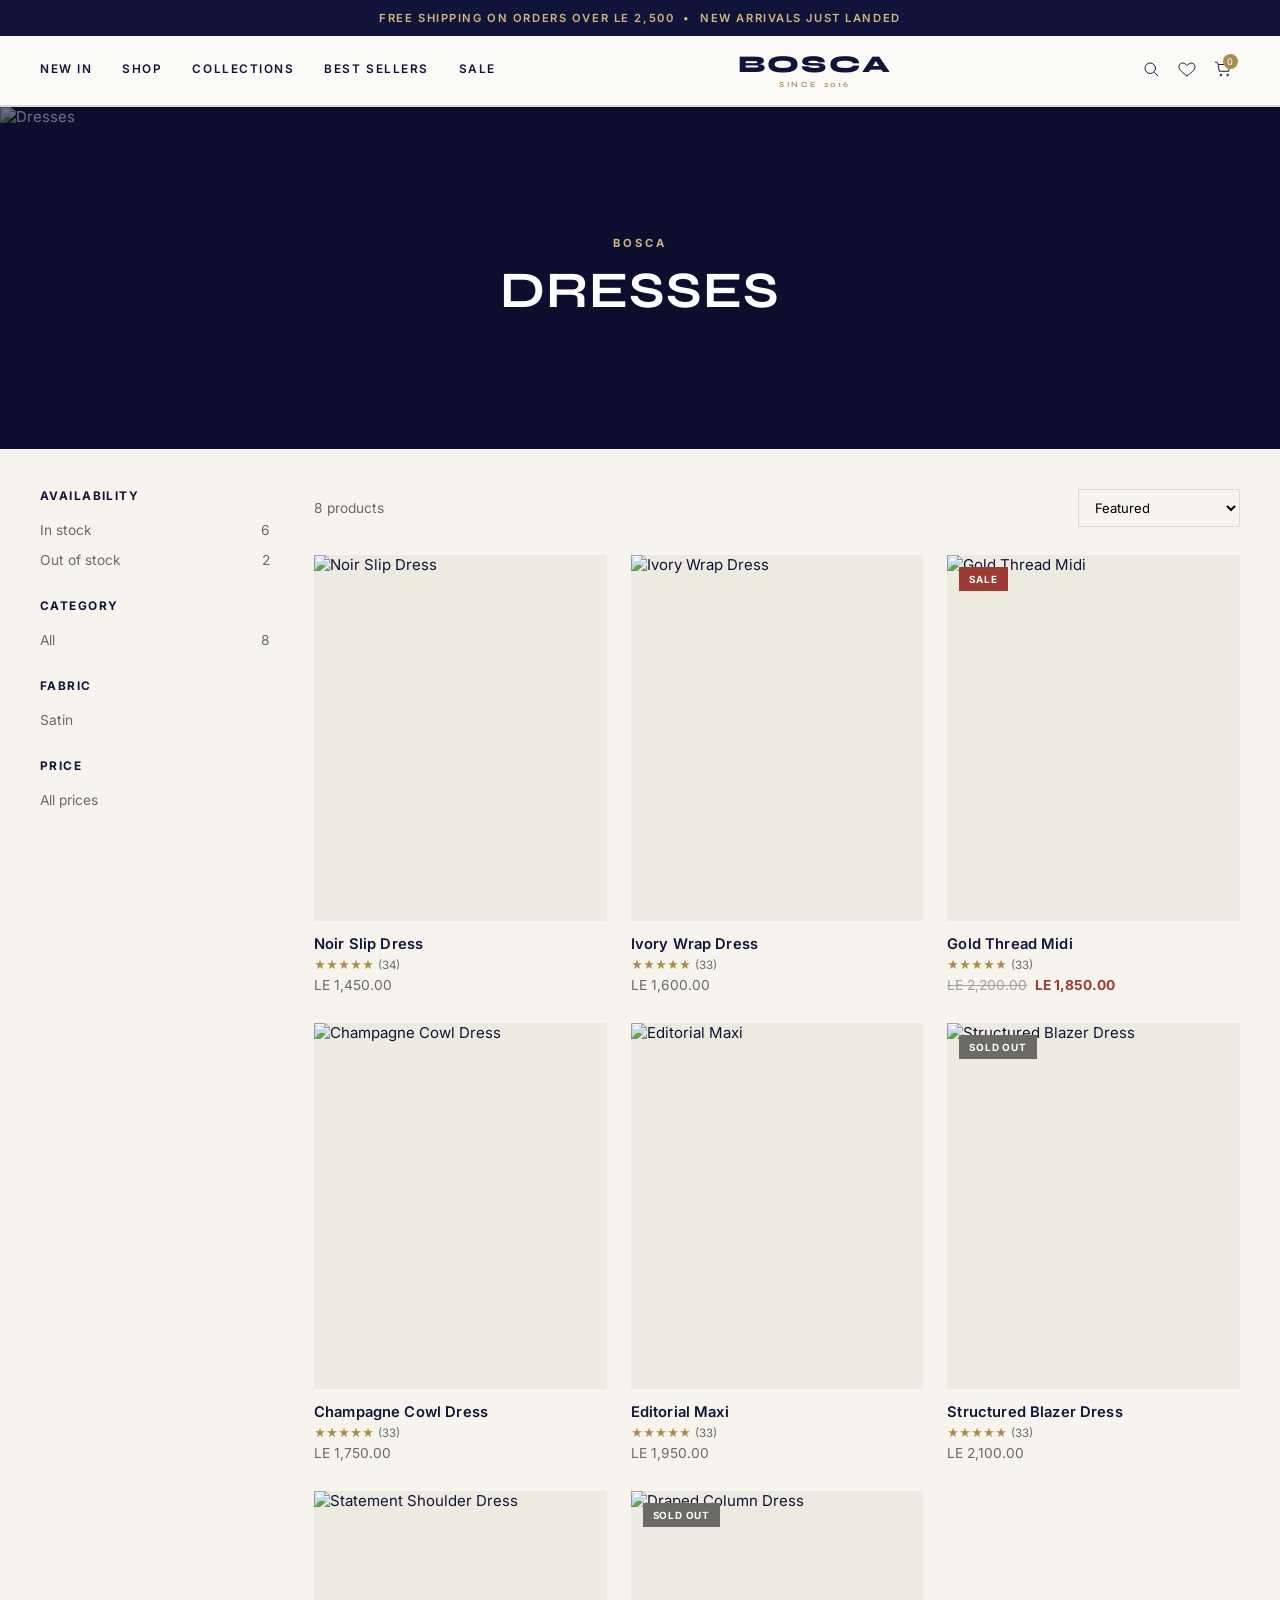
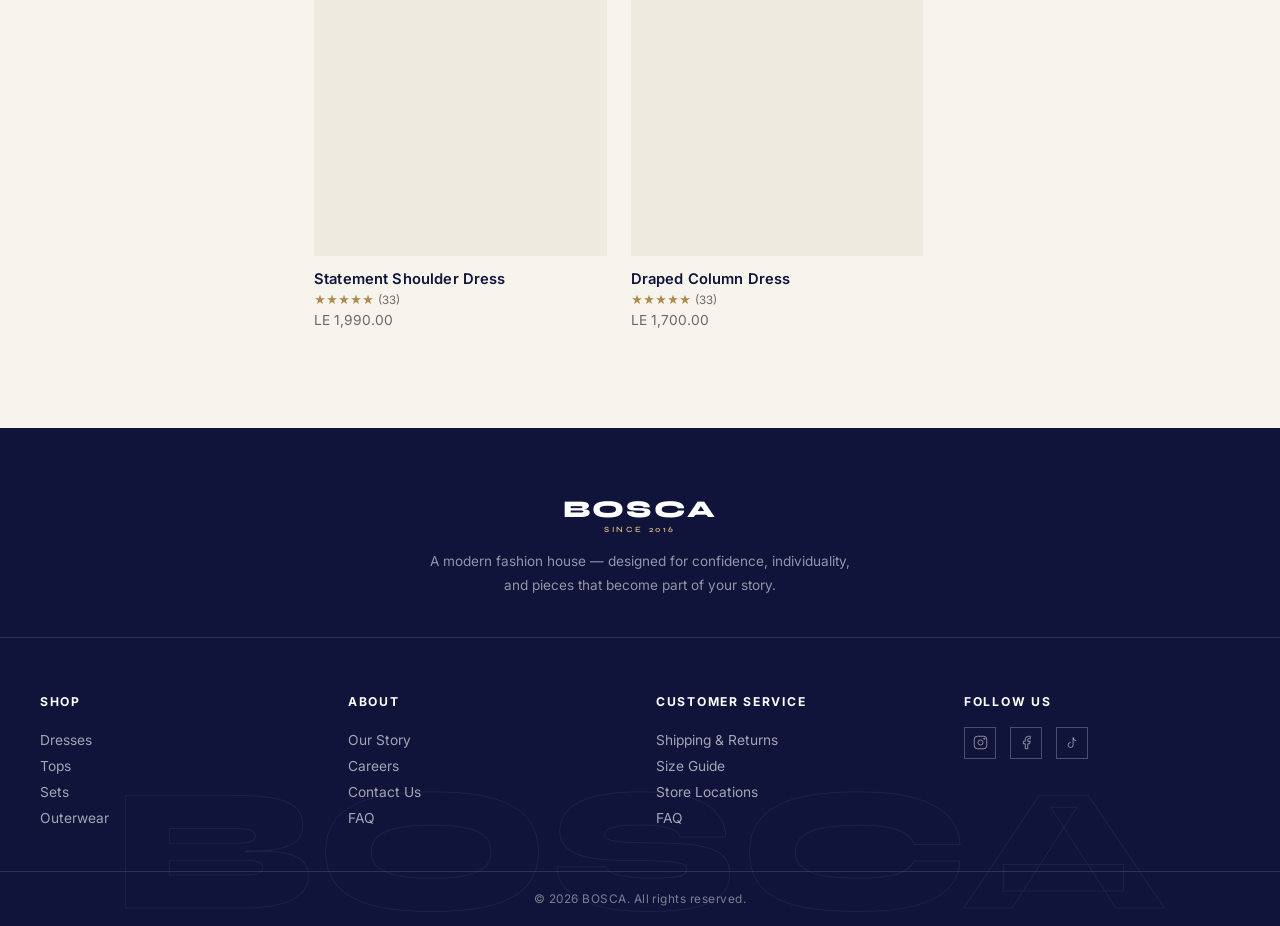
==== collection.html @ f69d0869 "first commit" ====
<!DOCTYPE html>
<html lang="en">
<head>
<meta charset="UTF-8">
<meta name="viewport" content="width=device-width, initial-scale=1.0">
<title id="pageTitle">BOSCA — Collection</title>
<link rel="preconnect" href="https://fonts.googleapis.com">
<link rel="preconnect" href="https://fonts.gstatic.com" crossorigin>
<link href="https://fonts.googleapis.com/css2?family=Syne:wght@600;700;800&family=Inter:wght@300;400;500;600;700;800&display=swap" rel="stylesheet">
<link rel="stylesheet" href="css/style.css">
</head>
<body>

<div class="announce-bar"><p>Free shipping on orders over LE 2,500 &nbsp;•&nbsp; New Arrivals just landed</p></div>

<header class="site-header" id="siteHeader">
  <div class="header-inner">
    <button class="icon-btn nav-toggle" id="navToggle" aria-label="Open menu"><span></span><span></span><span></span></button>
    <nav class="main-nav" id="mainNav">
      <a href="collection.html?c=dresses">New In</a>
      <a href="collection.html?c=dresses">Shop</a>
      <a href="index.html#collections">Collections</a>
      <a href="index.html#best-sellers">Best Sellers</a>
      <a href="collection.html?c=accessories">Sale</a>
      <a href="#" class="nav-account">Account</a>
    </nav>
    <a href="index.html" class="logo"><span class="logo-mark">BOSCA</span><span class="logo-since">Since 2016</span></a>
    <div class="header-actions">
      <button class="icon-btn" id="searchToggle" aria-label="Search">
        <svg viewBox="0 0 24 24"><circle cx="11" cy="11" r="7"/><line x1="21" y1="21" x2="16.65" y2="16.65"/></svg>
      </button>
      <button class="icon-btn" aria-label="Wishlist">
        <svg viewBox="0 0 24 24"><path d="M12 21s-7.5-4.6-10-9.2C.4 8 2 4.5 5.6 4.1 8 3.8 10 5 12 7.5 14 5 16 3.8 18.4 4.1 22 4.5 23.6 8 22 11.8 19.5 16.4 12 21 12 21z"/></svg>
      </button>
      <button class="icon-btn" id="cartToggle" aria-label="Bag">
        <svg viewBox="0 0 24 24"><path d="M6 6h15l-1.5 9h-12z"/><circle cx="9" cy="20" r="1"/><circle cx="18" cy="20" r="1"/><path d="M6 6L4 3H2"/></svg>
        <span class="cart-count" id="cartCount">0</span>
      </button>
    </div>
  </div>
  <div class="search-panel" id="searchPanel">
    <div class="search-panel-inner">
      <input type="text" id="searchInput" placeholder="Search products…" autocomplete="off">
      <button class="icon-btn" id="searchClose" aria-label="Close search">✕</button>
    </div>
    <div class="search-results" id="searchResults"></div>
  </div>
</header>

<div class="cart-overlay" id="cartOverlay"></div>
<aside class="cart-drawer" id="cartDrawer">
  <div class="cart-drawer-head"><h3>Your Bag</h3><button class="icon-btn" id="cartClose" aria-label="Close cart">✕</button></div>
  <div class="cart-items" id="cartItems"><p class="cart-empty">Your bag is currently empty.</p></div>
  <div class="cart-footer">
    <div class="cart-total"><span>Subtotal</span><span id="cartSubtotal">LE 0.00</span></div>
    <p class="cart-shipping-note">Free shipping on orders over LE 2,500 EGP</p>
    <button class="btn btn-dark btn-block">Checkout</button>
  </div>
</aside>

<section class="collection-hero">
  <img id="collHeroImg" src="" alt="">
  <div class="collection-hero-overlay">
    <span class="eyebrow">BOSCA</span>
    <h1 id="collHeroTitle">Collection</h1>
  </div>
</section>

<section class="collection-body">
  <aside class="filter-sidebar">
    <h4>Availability</h4>
    <label class="filter-row"><span>In stock</span><span id="countInStock">0</span></label>
    <label class="filter-row"><span>Out of stock</span><span id="countOutStock">0</span></label>
    <h4>Category</h4>
    <div class="filter-row"><span>All</span><span id="countAll">0</span></div>
    <h4>Fabric</h4>
    <div class="filter-row"><span id="fabricLabel">—</span></div>
    <h4>Price</h4>
    <div class="filter-row"><span>All prices</span></div>
  </aside>

  <div>
    <div class="collection-toolbar">
      <span id="productCount">0 products</span>
      <select id="sortSelect">
        <option value="featured">Featured</option>
        <option value="price-asc">Price, low to high</option>
        <option value="price-desc">Price, high to low</option>
        <option value="az">Alphabetically, A–Z</option>
        <option value="za">Alphabetically, Z–A</option>
      </select>
    </div>
    <div class="collection-grid" id="collectionGrid"></div>
  </div>
</section>

<footer class="site-footer">
  <div class="footer-mark" aria-hidden="true">BOSCA</div>
  <div class="footer-top">
    <a href="index.html" class="logo"><span class="logo-mark">BOSCA</span><span class="logo-since">Since 2016</span></a>
    <p>A modern fashion house — designed for confidence, individuality, and pieces that become part of your story.</p>
  </div>
  <div class="footer-inner">
    <div class="footer-col">
      <h4>Shop</h4>
      <a href="collection.html?c=dresses">Dresses</a>
      <a href="collection.html?c=tops">Tops</a>
      <a href="collection.html?c=sets">Sets</a>
      <a href="collection.html?c=outerwear">Outerwear</a>
    </div>
    <div class="footer-col">
      <h4>About</h4>
      <a href="#">Our Story</a>
      <a href="#">Careers</a>
      <a href="index.html#contact">Contact Us</a>
      <a href="#">FAQ</a>
    </div>
    <div class="footer-col">
      <h4>Customer Service</h4>
      <a href="#">Shipping &amp; Returns</a>
      <a href="#">Size Guide</a>
      <a href="index.html#stores">Store Locations</a>
      <a href="#">FAQ</a>
    </div>
    <div class="footer-col">
      <h4>Follow Us</h4>
      <div class="footer-social">
        <a href="https://www.instagram.com/boscastore.eg" target="_blank" rel="noopener" aria-label="Instagram">
          <svg viewBox="0 0 24 24"><rect x="2" y="2" width="20" height="20" rx="5"/><circle cx="12" cy="12" r="4"/><circle cx="18" cy="6" r="1"/></svg>
        </a>
        <a href="https://web.facebook.com/bosca.fashion.wear1" target="_blank" rel="noopener" aria-label="Facebook">
          <svg viewBox="0 0 24 24"><path d="M18 2h-3a5 5 0 00-5 5v3H7v4h3v8h4v-8h3l1-4h-4V7a1 1 0 011-1h3z"/></svg>
        </a>
        <a href="https://www.tiktok.com/@boscastore" target="_blank" rel="noopener" aria-label="TikTok">
          <svg viewBox="0 0 24 24"><path d="M9 12a4 4 0 104 4V4a5 5 0 005 5"/></svg>
        </a>
      </div>
    </div>
  </div>
  <div class="footer-bottom"><p>© 2026 BOSCA. All rights reserved.</p></div>
</footer>

<div class="toast" id="toast"></div>

<script src="js/products.js"></script>
<script src="js/script.js"></script>
<script src="js/collection-page.js"></script>
</body>
</html>
---- css/style.css ----
:root{
  --ink:#10143A;            /* BOSCA deep navy — primary dark surface */
  --ink-2:#070920;          /* deeper navy for gradients/overlays */
  --paper:#F6F4EC;          /* warm ivory page background */
  --soft:#EDEAE0;           /* soft section tint */
  --line:#DEDACC;           /* hairline borders */
  --stone:#6B6A63;          /* muted body copy on light bg */
  --brass:#AD8A4E;          /* brass accent — CTAs, prices, highlights */
  --brass-soft:#D2B57E;
  --ivory:#FBFAF5;
  --sale:#9C3B33;
  --mist:#E7E9F4;           /* faint navy-tinted section bg */
  --radius:0px;
  --maxw:1440px;
  --ff:'Inter', sans-serif;
  --ff-display:'Syne', sans-serif;
}

*{box-sizing:border-box;margin:0;padding:0;}
html{scroll-behavior:smooth;}
html,body{max-width:100%;overflow-x:hidden;}
body{font-family:var(--ff);color:var(--ink);background:var(--paper);-webkit-font-smoothing:antialiased;font-weight:400;font-size:15px;}
img{max-width:100%;display:block;}
a{color:inherit;text-decoration:none;}
button{font-family:inherit;cursor:pointer;background:none;border:none;color:inherit;}
h1,h2,h3{font-family:var(--ff-display);font-weight:700;letter-spacing:.005em;}
.icon-btn svg{width:18px;height:18px;fill:none;stroke:currentColor;stroke-width:1.3;stroke-linecap:round;stroke-linejoin:round;}

/* Buttons */
.btn{display:inline-flex;align-items:center;justify-content:center;padding:16px 38px;font-size:.72rem;letter-spacing:.18em;text-transform:uppercase;font-weight:700;font-family:var(--ff);border-radius:var(--radius);transition:all .35s cubic-bezier(.4,0,.2,1);border:1px solid var(--ink);}
.btn-dark{background:var(--ink);color:#fff;}
.btn-dark:hover{background:var(--brass);border-color:var(--brass);}
.btn-light{background:#fff;color:var(--ink);border-color:#fff;}
.btn-light:hover{background:var(--brass);color:#fff;border-color:var(--brass);}
.btn-gold{background:var(--brass);color:#fff;border-color:var(--brass);}
.btn-gold:hover{background:var(--ink);border-color:var(--ink);}
.btn-outline{background:transparent;color:var(--ink);}
.btn-outline:hover{background:var(--ink);color:#fff;}
.btn-outline-light{background:transparent;color:#fff;border-color:rgba(255,255,255,.7);}
.btn-outline-light:hover{background:#fff;color:var(--ink);border-color:#fff;}
.btn-block{width:100%;}
.btn:disabled{opacity:.4;cursor:not-allowed;}

/* Announcement */
.announce-bar{background:var(--ink);color:var(--brass-soft);text-align:center;font-size:.7rem;letter-spacing:.14em;padding:11px 14px;text-transform:uppercase;font-weight:600;}

/* Header */
.site-header{position:sticky;top:0;z-index:50;background:rgba(246,244,236,.9);backdrop-filter:blur(12px);border-bottom:1px solid var(--line);transition:background .3s ease;}
.header-inner{max-width:var(--maxw);margin:0 auto;display:flex;align-items:center;justify-content:space-between;padding:16px 40px;gap:12px;}
.logo{font-family:var(--ff-display);display:flex;flex-direction:column;align-items:center;line-height:1;white-space:nowrap;color:var(--ink);flex:0 1 auto;min-width:0;}
.logo-mark{font-size:1.5rem;font-weight:800;letter-spacing:.1em;}
.logo-since{font-size:.5rem;letter-spacing:.32em;text-transform:uppercase;color:var(--brass);margin-top:4px;font-weight:600;}
.main-nav{display:flex;align-items:center;gap:30px;flex:0 0 auto;}
.main-nav a{font-size:.74rem;letter-spacing:.13em;text-transform:uppercase;font-weight:600;position:relative;padding-bottom:4px;white-space:nowrap;}
.main-nav a::after{content:"";position:absolute;left:0;bottom:0;width:0;height:1px;background:var(--brass);transition:width .3s cubic-bezier(.4,0,.2,1);}
.main-nav a:hover::after{width:100%;}
.main-nav .nav-account{display:none;}
.header-actions{display:flex;align-items:center;gap:2px;flex:0 0 auto;}
.icon-btn{position:relative;padding:8px;color:var(--ink);transition:color .2s;flex:0 0 auto;}
.icon-btn:hover{color:var(--brass);}
.cart-count{position:absolute;top:2px;right:2px;background:var(--brass);color:#fff;font-size:.58rem;line-height:1;width:15px;height:15px;border-radius:50%;display:flex;align-items:center;justify-content:center;}
.nav-toggle{display:none;flex-direction:column;gap:5px;padding:8px;flex:0 0 auto;}
.nav-toggle span{width:20px;height:1.5px;background:var(--ink);}

/* Search */
.search-panel{max-height:0;overflow:hidden;background:var(--paper);border-bottom:1px solid var(--line);transition:max-height .35s cubic-bezier(.4,0,.2,1);}
.search-panel.open{max-height:440px;}
.search-panel-inner{max-width:var(--maxw);margin:0 auto;display:flex;align-items:center;gap:14px;padding:22px 40px;}
.search-panel-inner input{flex:1;min-width:0;border:none;background:none;font-family:var(--ff-display);font-size:1.4rem;border-bottom:1px solid var(--line);padding:6px 0;color:var(--ink);}
.search-panel-inner input:focus{outline:none;border-color:var(--brass);}
.search-results{max-width:var(--maxw);margin:0 auto;padding:0 40px 20px;display:grid;gap:10px;}
.search-result-item{display:flex;align-items:center;gap:14px;padding:8px;}
.search-result-item:hover{background:var(--soft);}
.search-result-item img{width:44px;height:56px;object-fit:cover;}
.search-result-item .sr-price{font-size:.8rem;color:var(--stone);margin-left:auto;}

/* Cart drawer */
.cart-overlay{position:fixed;inset:0;background:rgba(7,9,32,.55);opacity:0;visibility:hidden;transition:opacity .35s ease;z-index:60;}
.cart-overlay.open{opacity:1;visibility:visible;}
.cart-drawer{position:fixed;top:0;right:0;height:100%;width:420px;max-width:92vw;background:var(--paper);z-index:70;transform:translateX(100%);transition:transform .4s cubic-bezier(.65,0,.35,1);display:flex;flex-direction:column;}
.cart-drawer.open{transform:translateX(0);}
.cart-drawer-head{display:flex;align-items:center;justify-content:space-between;padding:24px;border-bottom:1px solid var(--line);}
.cart-drawer-head h3{font-size:1.1rem;text-transform:uppercase;letter-spacing:.1em;}
.cart-items{flex:1;overflow-y:auto;padding:18px 24px;}
.cart-empty{color:var(--stone);font-size:.9rem;}
.cart-line{display:flex;gap:14px;padding:14px 0;border-bottom:1px solid var(--line);}
.cart-line img{width:60px;height:76px;object-fit:cover;}
.cart-line-info{flex:1;}
.cart-line-info .cl-name{font-size:.9rem;margin-bottom:4px;}
.cart-line-info .cl-price{font-size:.82rem;color:var(--stone);}
.cart-line-qty{display:flex;align-items:center;gap:8px;margin-top:8px;}
.cart-line-qty button{border:1px solid var(--line);width:22px;height:22px;font-size:.8rem;}
.cart-line-remove{font-size:.72rem;color:var(--sale);text-decoration:underline;margin-top:6px;cursor:pointer;}
.cart-footer{padding:22px 24px;border-top:1px solid var(--line);}
.cart-total{display:flex;justify-content:space-between;font-size:1rem;margin-bottom:14px;font-weight:700;}
.cart-shipping-note{font-size:.76rem;color:var(--stone);margin-bottom:14px;letter-spacing:.02em;}

/* Hero */
.hero{position:relative;height:92vh;min-height:560px;overflow:hidden;color:#fff;background:var(--ink);}
.hero img{width:100%;height:100%;object-fit:cover;opacity:.88;}
.hero-overlay{position:absolute;inset:0;background:linear-gradient(180deg,rgba(7,9,32,.25) 0%,rgba(7,9,32,.3) 45%,rgba(7,9,32,.72) 100%);display:flex;flex-direction:column;align-items:center;justify-content:flex-end;text-align:center;gap:20px;padding:0 20px 90px;}
.hero-mark{position:absolute;left:50%;top:6%;transform:translateX(-50%);font-family:var(--ff-display);font-weight:800;font-size:clamp(4.2rem,19vw,13rem);letter-spacing:.01em;color:transparent;-webkit-text-stroke:1px rgba(255,255,255,.16);white-space:nowrap;pointer-events:none;user-select:none;z-index:0;max-width:100%;}
.hero-content{position:relative;z-index:1;display:flex;flex-direction:column;align-items:center;gap:20px;animation:hero-rise .9s cubic-bezier(.2,.7,.2,1) both;}
@keyframes hero-rise{from{opacity:0;transform:translateY(18px);}to{opacity:1;transform:translateY(0);}}
.hero-eyebrow{letter-spacing:.36em;text-transform:uppercase;font-size:.72rem;font-weight:700;color:var(--brass-soft);}
.hero h1{font-size:clamp(2.4rem,6vw,4.8rem);font-weight:800;line-height:1.06;max-width:920px;text-transform:uppercase;}
.hero p{max-width:480px;font-size:.98rem;color:rgba(255,255,255,.88);letter-spacing:.02em;line-height:1.6;}
.hero-ctas{display:flex;gap:16px;margin-top:10px;flex-wrap:wrap;justify-content:center;}

/* Ticker */
.ticker{background:var(--ink);color:var(--brass-soft);overflow:hidden;white-space:nowrap;padding:14px 0;}
.ticker-track{display:inline-flex;animation:ticker-scroll 32s linear infinite;will-change:transform;}
.ticker-track span{display:inline-flex;align-items:center;font-family:var(--ff-display);font-size:.78rem;letter-spacing:.18em;text-transform:uppercase;font-weight:700;padding:0 2rem;white-space:nowrap;}
.ticker-track span::after{content:"—";margin-left:2rem;color:var(--brass);}
@keyframes ticker-scroll{from{transform:translateX(0);}to{transform:translateX(-50%);}}
@media (prefers-reduced-motion: reduce){.ticker-track{animation:none;} .hero-content{animation:none;}}

/* Section frame */
.section{max-width:var(--maxw);margin:0 auto;padding:90px 40px 10px;}
.section-head{display:flex;align-items:baseline;justify-content:space-between;margin-bottom:40px;border-bottom:1px solid var(--line);padding-bottom:22px;gap:16px;flex-wrap:wrap;}
.section-head .eyebrow{display:block;letter-spacing:.28em;text-transform:uppercase;font-size:.68rem;color:var(--brass);font-weight:700;margin-bottom:8px;}
.section-head h2{font-size:2rem;letter-spacing:.01em;text-transform:uppercase;}
.section-head .view-all{font-size:.74rem;letter-spacing:.12em;text-transform:uppercase;font-weight:700;border-bottom:1px solid var(--ink);padding-bottom:2px;}
.section-head .view-all:hover{color:var(--brass);border-color:var(--brass);}
.section-intro{max-width:560px;color:var(--stone);font-size:.92rem;line-height:1.7;margin:-24px 0 40px;}

/* Collection rows / product grid */
.collection{max-width:var(--maxw);margin:0 auto;padding:90px 40px 10px;}
.collection-head{display:flex;align-items:baseline;justify-content:space-between;margin-bottom:40px;border-bottom:1px solid var(--line);padding-bottom:22px;gap:16px;flex-wrap:wrap;}
.collection-head h2{font-size:2rem;letter-spacing:.01em;text-transform:uppercase;}
.collection-head .view-all{font-size:.74rem;letter-spacing:.12em;text-transform:uppercase;font-weight:700;border-bottom:1px solid var(--ink);padding-bottom:2px;}
.collection-head .view-all:hover{color:var(--brass);border-color:var(--brass);}

.product-grid{display:grid;grid-template-columns:repeat(5,1fr);gap:30px 22px;}
.product-card{position:relative;}
.product-media{position:relative;aspect-ratio:4/5;overflow:hidden;background:var(--soft);}
.product-media img{width:100%;height:100%;object-fit:cover;position:absolute;inset:0;transition:opacity .6s cubic-bezier(.4,0,.2,1), transform .8s cubic-bezier(.4,0,.2,1);}
.product-media img.img2{opacity:0;transform:scale(1.05);}
.product-card:hover .product-media img.img1{opacity:0;}
.product-card:hover .product-media img.img2{opacity:1;transform:scale(1);}
.badge{position:absolute;top:12px;left:12px;z-index:2;font-size:.62rem;letter-spacing:.08em;text-transform:uppercase;font-weight:700;padding:6px 10px;background:var(--ink);color:var(--brass-soft);}
.badge.soldout{background:var(--stone);color:#fff;}
.badge.sale{background:var(--sale);color:#fff;}
.wishlist-btn{position:absolute;top:10px;right:10px;z-index:2;width:32px;height:32px;background:rgba(246,244,236,.92);display:flex;align-items:center;justify-content:center;opacity:0;transform:translateY(-4px);transition:opacity .25s ease,transform .25s ease;}
.product-card:hover .wishlist-btn{opacity:1;transform:translateY(0);}
.wishlist-btn svg{width:16px;height:16px;stroke:var(--ink);fill:none;stroke-width:1.3;}
.wishlist-btn.active svg{fill:var(--brass);stroke:var(--brass);}
.quick-add{position:absolute;left:10px;right:10px;bottom:10px;display:flex;gap:6px;opacity:0;transform:translateY(8px);transition:opacity .3s ease, transform .3s ease;z-index:2;}
.product-card:hover .quick-add{opacity:1;transform:translateY(0);}
.quick-add button{flex:1;background:#fff;color:var(--ink);font-size:.64rem;letter-spacing:.08em;text-transform:uppercase;font-weight:700;padding:11px 6px;}
.quick-add .add-btn:hover{background:var(--ink);color:var(--brass-soft);}
.quick-add .quickview-btn{flex:0 0 auto;padding:11px 12px;border-left:1px solid var(--line);}
.quick-add .quickview-btn:hover{background:var(--ink);color:var(--brass-soft);}
.quick-add button:disabled{opacity:.5;cursor:not-allowed;}
.product-info{padding-top:14px;}
.product-info h3{font-size:.92rem;font-family:var(--ff);font-weight:600;margin-bottom:5px;letter-spacing:.01em;}
.product-rating{display:flex;align-items:center;gap:4px;font-size:.72rem;color:var(--brass);margin-bottom:5px;}
.product-rating .count{color:var(--stone);}
.product-price{font-size:.86rem;color:var(--stone);display:flex;gap:8px;}
.product-price .was{text-decoration:line-through;opacity:.6;}
.product-price .now{color:var(--sale);font-weight:700;}

/* Editorial category tiles */
.category-editorial{display:grid;grid-template-columns:repeat(3,1fr);gap:20px;}
.category-editorial a{position:relative;aspect-ratio:3/4;overflow:hidden;display:block;}
.category-editorial img{width:100%;height:100%;object-fit:cover;transition:transform .9s cubic-bezier(.4,0,.2,1);}
.category-editorial a:hover img{transform:scale(1.06);}
.category-editorial .cat-overlay{position:absolute;inset:0;background:linear-gradient(180deg,rgba(7,9,32,0) 40%,rgba(7,9,32,.72) 100%);display:flex;flex-direction:column;justify-content:flex-end;padding:26px;color:#fff;}
.category-editorial h3{font-size:1.4rem;margin-bottom:8px;text-transform:uppercase;}
.category-editorial .cat-link{font-size:.72rem;letter-spacing:.12em;text-transform:uppercase;font-weight:700;color:var(--brass-soft);}

/* Full-bleed editorial / featured collection */
.editorial-feature{position:relative;height:78vh;min-height:480px;overflow:hidden;color:#fff;margin-top:20px;background:var(--ink);}
.editorial-feature img{width:100%;height:100%;object-fit:cover;opacity:.85;}
.editorial-feature-overlay{position:absolute;inset:0;background:rgba(7,9,32,.34);display:flex;flex-direction:column;align-items:center;justify-content:center;text-align:center;gap:18px;padding:20px;}
.editorial-feature .eyebrow{letter-spacing:.3em;text-transform:uppercase;font-size:.72rem;font-weight:700;color:var(--brass-soft);}
.editorial-feature h2{font-size:clamp(2.1rem,5vw,3.4rem);text-transform:uppercase;}
.editorial-feature p{max-width:480px;font-size:1rem;line-height:1.7;color:rgba(255,255,255,.9);}

/* Brand plaque (logo identity moment) */
.brand-plaque{max-width:var(--maxw);margin:100px auto 10px;padding:0 40px;display:grid;grid-template-columns:.85fr 1fr;gap:0;align-items:stretch;}
.brand-plaque-mark{background:var(--ink);display:flex;  overflow:hidden;}
.brand-plaque-mark img{ width:100%;height:auto;position:relative;z-index:1;}
.brand-plaque-copy{background:var(--soft);display:flex;flex-direction:column;justify-content:center;padding:70px 60px;gap:18px;}
.brand-plaque-copy .eyebrow{letter-spacing:.28em;text-transform:uppercase;font-size:.68rem;color:var(--brass);font-weight:700;}
.brand-plaque-copy h2{font-size:clamp(1.8rem,3vw,2.5rem);line-height:1.2;text-transform:uppercase;}
.brand-plaque-copy p{color:var(--stone);font-size:.98rem;line-height:1.8;max-width:440px;}

/* Social proof */
.social-proof{max-width:var(--maxw);margin:0 auto;padding:90px 40px 10px;text-align:center;}
.social-proof .eyebrow{display:block;letter-spacing:.28em;text-transform:uppercase;font-size:.68rem;color:var(--brass);font-weight:700;margin-bottom:10px;}
.social-proof h2{font-size:2.2rem;margin-bottom:12px;text-transform:uppercase;}
.social-proof p{color:var(--stone);max-width:520px;margin:0 auto 40px;font-size:.95rem;line-height:1.7;}
.social-grid{display:grid;grid-template-columns:repeat(6,1fr);gap:14px;}
.social-grid a{position:relative;aspect-ratio:1/1;overflow:hidden;display:block;}
.social-grid img{width:100%;height:100%;object-fit:cover;transition:transform .6s ease;}
.social-grid a:hover img{transform:scale(1.08);}
.social-grid .sg-overlay{position:absolute;inset:0;background:rgba(7,9,32,0);display:flex;align-items:center;justify-content:center;transition:background .3s ease;}
.social-grid a:hover .sg-overlay{background:rgba(7,9,32,.4);}
.social-grid .sg-overlay svg{width:20px;height:20px;stroke:#fff;fill:none;stroke-width:1.4;opacity:0;transition:opacity .3s ease;}
.social-grid a:hover .sg-overlay svg{opacity:1;}
.social-proof .btn{margin-top:36px;}

/* Campaign / spotlight */
.campaign{position:relative;overflow:hidden;color:#fff;margin-top:20px;display:grid;grid-template-columns:1.2fr 1fr;min-height:70vh;}
.campaign img{width:100%;height:100%;object-fit:cover;}
.campaign-copy{background:var(--ink);display:flex;flex-direction:column;justify-content:center;padding:70px 60px;gap:20px;}
.campaign-copy .eyebrow{letter-spacing:.3em;text-transform:uppercase;font-size:.7rem;font-weight:700;color:var(--brass-soft);}
.campaign-copy h2{font-size:clamp(1.9rem,3.4vw,2.7rem);line-height:1.18;text-transform:uppercase;}
.campaign-copy p{color:rgba(255,255,255,.78);font-size:.98rem;line-height:1.75;max-width:420px;}

/* Brand story */
.brand-story{max-width:900px;margin:100px auto 10px;padding:0 40px;text-align:center;}
.brand-story .eyebrow{display:block;letter-spacing:.28em;text-transform:uppercase;font-size:.68rem;color:var(--brass);font-weight:700;margin-bottom:14px;}
.brand-story h2{font-size:2.3rem;margin-bottom:20px;text-transform:uppercase;}
.brand-story p{color:var(--stone);font-size:1.02rem;line-height:1.85;margin-bottom:24px;}
.brand-story a{font-size:.76rem;letter-spacing:.12em;text-transform:uppercase;font-weight:700;border-bottom:1px solid var(--ink);padding-bottom:3px;}
.brand-story a:hover{color:var(--brass);border-color:var(--brass);}

/* Store locations */
.stores{position:relative;margin-top:20px;height:50vh;min-height:340px;overflow:hidden;color:#fff;background:var(--ink);}
.stores img{width:100%;height:100%;object-fit:cover;opacity:.85;}
.stores-overlay{position:absolute;inset:0;background:rgba(7,9,32,.55);display:flex;flex-direction:column;align-items:center;justify-content:center;text-align:center;gap:16px;padding:20px;}
.stores-overlay h2{font-size:1.7rem;text-transform:uppercase;}
.stores-overlay p{font-size:.86rem;letter-spacing:.03em;max-width:640px;}

/* Newsletter */
.newsletter-band{max-width:640px;margin:100px auto 90px;padding:0 40px;text-align:center;}
.newsletter-band .eyebrow{display:block;letter-spacing:.28em;text-transform:uppercase;font-size:.68rem;color:var(--brass);font-weight:700;margin-bottom:10px;}
.newsletter-band h3{font-size:1.5rem;margin-bottom:12px;text-transform:uppercase;}
.newsletter-band p{font-size:.9rem;color:var(--stone);margin-bottom:26px;}
.newsletter-band form{display:flex;gap:0;border:1px solid var(--ink);flex-wrap:wrap;}
.newsletter-band input{flex:1;min-width:0;border:none;padding:15px 18px;font-family:inherit;font-size:.85rem;background:transparent;}
.newsletter-band input:focus{outline:none;}
.newsletter-band .btn{border:none;}
.newsletter-msg{margin-top:14px;font-size:.8rem;color:var(--brass);}

/* Footer */
.site-footer{background:var(--ink);color:rgba(255,255,255,.75);margin-top:10px;position:relative;overflow:hidden;}
.footer-mark{position:absolute;left:50%;bottom:-6%;transform:translateX(-50%);font-family:var(--ff-display);font-weight:800;font-size:clamp(3.5rem,16vw,11rem);letter-spacing:.01em;color:transparent;-webkit-text-stroke:1px rgba(255,255,255,.06);white-space:nowrap;pointer-events:none;user-select:none;z-index:0;max-width:100%;}
.footer-top{max-width:var(--maxw);margin:0 auto;padding:70px 40px 10px;text-align:center;border-bottom:1px solid rgba(255,255,255,.12);position:relative;z-index:1;}
.footer-top .logo{align-items:center;margin:0 auto;}
.footer-top .logo-mark{color:#fff;}
.footer-top .logo-since{color:var(--brass-soft);}
.footer-top p{max-width:420px;margin:16px auto 30px;font-size:.85rem;line-height:1.7;color:rgba(255,255,255,.55);}
.footer-inner{max-width:var(--maxw);margin:0 auto;display:grid;grid-template-columns:repeat(4,1fr);gap:32px;padding:56px 40px 40px;position:relative;z-index:1;}
.footer-col h4{font-size:.76rem;letter-spacing:.14em;text-transform:uppercase;font-weight:700;margin-bottom:18px;color:#fff;}
.footer-col a{display:block;font-size:.86rem;color:rgba(255,255,255,.62);padding:5px 0;transition:color .2s;}
.footer-col a:hover{color:var(--brass-soft);}
.footer-social{display:flex;gap:14px;margin-top:6px;}
.footer-social a{padding:0;width:32px;height:32px;display:flex;align-items:center;justify-content:center;border:1px solid rgba(255,255,255,.25);}
.footer-social a:hover{border-color:var(--brass-soft);}
.footer-social svg{width:15px;height:15px;stroke:currentColor;fill:none;stroke-width:1.3;}
.footer-bottom{border-top:1px solid rgba(255,255,255,.12);text-align:center;padding:20px;font-size:.74rem;color:rgba(255,255,255,.45);letter-spacing:.04em;position:relative;z-index:1;}

/* Toast */
.toast{position:fixed;bottom:26px;left:50%;transform:translateX(-50%) translateY(20px);background:var(--ink);color:var(--brass-soft);padding:14px 26px;font-size:.85rem;opacity:0;pointer-events:none;transition:all .35s cubic-bezier(.4,0,.2,1);z-index:100;max-width:88vw;text-align:center;}
.toast.show{opacity:1;transform:translateX(-50%) translateY(0);}

/* ============ COLLECTION LISTING PAGE ============ */
.collection-hero{position:relative;height:38vh;min-height:220px;overflow:hidden;color:#fff;background:var(--ink);}
.collection-hero img{width:100%;height:100%;object-fit:cover;opacity:.8;}
.collection-hero-overlay{position:absolute;inset:0;background:rgba(7,9,32,.48);display:flex;flex-direction:column;align-items:center;justify-content:center;gap:10px;text-align:center;padding:0 16px;}
.collection-hero-overlay .eyebrow{letter-spacing:.28em;text-transform:uppercase;font-size:.7rem;color:var(--brass-soft);font-weight:700;}
.collection-hero-overlay h1{font-size:clamp(1.9rem,4.4vw,3.2rem);letter-spacing:.02em;text-transform:uppercase;}

.collection-body{max-width:var(--maxw);margin:0 auto;padding:40px 40px 90px;display:grid;grid-template-columns:230px 1fr;gap:44px;}
.filter-sidebar h4{font-size:.74rem;letter-spacing:.12em;text-transform:uppercase;font-weight:700;margin:24px 0 12px;color:var(--ink);}
.filter-sidebar h4:first-child{margin-top:0;}
.filter-row{display:flex;justify-content:space-between;font-size:.86rem;padding:7px 0;color:var(--stone);cursor:pointer;transition:color .2s;}
.filter-row:hover{color:var(--ink);}
.collection-toolbar{display:flex;justify-content:space-between;align-items:center;margin-bottom:28px;font-size:.86rem;color:var(--stone);gap:14px;flex-wrap:wrap;}
.collection-toolbar select{border:1px solid var(--line);padding:9px 12px;font-family:inherit;font-size:.82rem;background:var(--paper);max-width:100%;}
.collection-grid{display:grid;grid-template-columns:repeat(3,1fr);gap:30px 24px;}

/* ============ PRODUCT DETAIL PAGE ============ */
.breadcrumb{max-width:var(--maxw);margin:0 auto;padding:22px 40px 0;font-size:.8rem;color:var(--stone);}
.breadcrumb a:hover{color:var(--brass);}
.pdp{max-width:var(--maxw);margin:0 auto;padding:30px 40px 20px;display:grid;grid-template-columns:92px 1fr 1fr;gap:26px;}

.pdp-thumbs{display:flex;flex-direction:column;gap:10px;}
.pdp-thumb{aspect-ratio:4/5;overflow:hidden;cursor:pointer;border:1px solid transparent;opacity:.55;transition:opacity .25s ease, border-color .25s ease;}
.pdp-thumb img{width:100%;height:100%;object-fit:cover;}
.pdp-thumb:hover{opacity:1;}
.pdp-thumb.active{opacity:1;border-color:var(--brass);}

.pdp-main{position:relative;aspect-ratio:4/5;overflow:hidden;background:var(--soft);}
.pdp-main img{position:absolute;inset:0;width:100%;height:100%;object-fit:cover;opacity:0;transition:opacity .5s cubic-bezier(.4,0,.2,1), transform .8s cubic-bezier(.4,0,.2,1);transform:scale(1.04);}
.pdp-main img.active{opacity:1;transform:scale(1);}
.pdp-badge{position:absolute;top:16px;left:16px;z-index:3;}

.pdp-info{padding:6px 0;}
.pdp-info h1{font-size:1.85rem;margin-bottom:12px;text-transform:uppercase;}
.pdp-rating{display:flex;align-items:center;gap:6px;color:var(--brass);font-size:.82rem;margin-bottom:14px;}
.pdp-rating .count{color:var(--stone);}
.pdp-price{font-size:1.15rem;color:var(--stone);margin-bottom:26px;}
.pdp-price .was{text-decoration:line-through;opacity:.55;margin-right:8px;}
.pdp-price .now{color:var(--sale);font-weight:700;}
.pdp-section{margin-bottom:26px;}
.pdp-label{font-size:.72rem;letter-spacing:.12em;text-transform:uppercase;font-weight:700;color:var(--ink);margin-bottom:10px;display:block;}
.pdp-label .size-guide{float:right;text-transform:none;letter-spacing:0;font-weight:500;font-size:.78rem;color:var(--brass);text-decoration:underline;cursor:pointer;}
.pill-row{display:flex;flex-wrap:wrap;gap:10px;}
.pill{border:1px solid var(--line);padding:10px 20px;font-size:.82rem;transition:all .2s ease;background:#fff;}
.pill:hover{border-color:var(--brass);}
.pill.active{background:var(--ink);color:var(--brass-soft);border-color:var(--ink);}
.pill:disabled{opacity:.4;text-decoration:line-through;cursor:not-allowed;}

.qty-row{display:flex;align-items:center;gap:16px;}
.qty-stepper{display:flex;align-items:center;border:1px solid var(--line);}
.qty-stepper button{width:40px;height:40px;font-size:1.1rem;}
.qty-stepper span{width:36px;text-align:center;font-size:.95rem;}

.pdp-add{display:flex;gap:14px;margin-top:8px;flex-wrap:wrap;}
.pdp-add .btn{flex:1;min-width:140px;}
.pdp-wishlist{width:56px;height:56px;border:1px solid var(--ink);display:flex;align-items:center;justify-content:center;flex:0 0 auto;}
.pdp-wishlist:hover{border-color:var(--brass);color:var(--brass);}
.pdp-wishlist svg{width:19px;height:19px;stroke:currentColor;fill:none;stroke-width:1.3;}

.pdp-accordions{margin-top:34px;border-top:1px solid var(--line);}
.acc-item{border-bottom:1px solid var(--line);}
.acc-head{width:100%;text-align:left;padding:19px 2px;display:flex;justify-content:space-between;align-items:center;font-size:.88rem;font-weight:600;}
.acc-head span{color:var(--brass);font-size:1.2rem;transition:transform .3s ease;}
.acc-item.open .acc-head span{transform:rotate(45deg);}
.acc-body{max-height:0;overflow:hidden;transition:max-height .4s ease;font-size:.85rem;color:var(--stone);line-height:1.85;}
.acc-item.open .acc-body{max-height:500px;padding-bottom:18px;}
.acc-body ul{padding-left:18px;}
.acc-body li{margin-bottom:6px;}

.related{max-width:var(--maxw);margin:0 auto;padding:70px 40px 10px;}

/* Responsive */
@media (max-width:1100px){
  .product-grid{grid-template-columns:repeat(3,1fr);}
  .collection-grid{grid-template-columns:repeat(2,1fr);}
  .collection-body{grid-template-columns:1fr;}
  .filter-sidebar{display:none;}
  .category-editorial{grid-template-columns:repeat(2,1fr);}
  .social-grid{grid-template-columns:repeat(4,1fr);}
  .campaign{grid-template-columns:1fr;}
  .campaign img{height:52vh;}
  .footer-inner{grid-template-columns:1fr 1fr;}
  .brand-plaque{grid-template-columns:1fr;}
  .brand-plaque{ padding:0px; }

  /* .brand-plaque-mark{padding:50px 40px;} */
}
@media (max-width:860px){
  .main-nav{position:fixed;top:0;left:0;height:100%;width:min(300px,84vw);background:var(--paper);flex-direction:column;align-items:flex-start;padding:100px 30px;gap:24px;transform:translateX(-100%);transition:transform .4s cubic-bezier(.4,0,.2,1);z-index:80;overflow-y:auto;}
  .main-nav.open{transform:translateX(0);}
  .main-nav .nav-account{display:block;margin-top:8px;padding-top:20px;border-top:1px solid var(--line);width:100%;}
  .nav-toggle{display:flex; z-index: 99999999999999999999;}
  .header-inner{padding:14px 16px;}
  .logo-mark{font-size:1.15rem;}
  .logo-since{font-size:.42rem;letter-spacing:.24em;}
  .product-grid{grid-template-columns:repeat(2,1fr);gap:16px 12px;}
  .hero{height:82vh;}
  .hero-overlay{padding-bottom:60px;}
  .hero h1{font-size:clamp(2rem,8vw,3rem);}
  .category-editorial{grid-template-columns:1fr;}
  .social-grid{grid-template-columns:repeat(3,1fr);}
  .section,.collection{padding:60px 20px 10px;}
  .pdp{grid-template-columns:60px 1fr;gap:14px;}
  .campaign-copy{padding:50px 30px;}
}
@media (max-width:480px){
  .header-inner{padding:12px 12px;gap:6px;}
  .header-actions{gap:0;}
  .icon-btn{padding:6px;}
  .icon-btn svg{width:16px;height:16px;}
  .announce-bar{font-size:.62rem;padding:9px 8px;letter-spacing:.08em;}
  .announce-bar p{white-space:normal;}
  .product-grid{grid-template-columns:repeat(2,1fr);gap:12px 10px;}
  .footer-inner{grid-template-columns:1fr;}
  .pdp{grid-template-columns:1fr;}
  .pdp-thumbs{flex-direction:row;overflow-x:auto;}
  .pdp-thumb{min-width:64px;}
  .collection-grid{grid-template-columns:repeat(2,1fr);}
  .social-grid{grid-template-columns:repeat(2,1fr);}
  .hero h1{font-size:clamp(1.7rem,9vw,2.4rem);}
  .btn{padding:14px 24px;font-size:.68rem;}
  .newsletter-band form{flex-direction:column;border:none;gap:10px;}
  .newsletter-band input{border:1px solid var(--line);}
  .newsletter-band .btn{border:1px solid var(--ink);}
}
@media (max-width:340px){
  .logo-since{display:none;}
  .search-panel-inner{padding:18px 16px;}
}
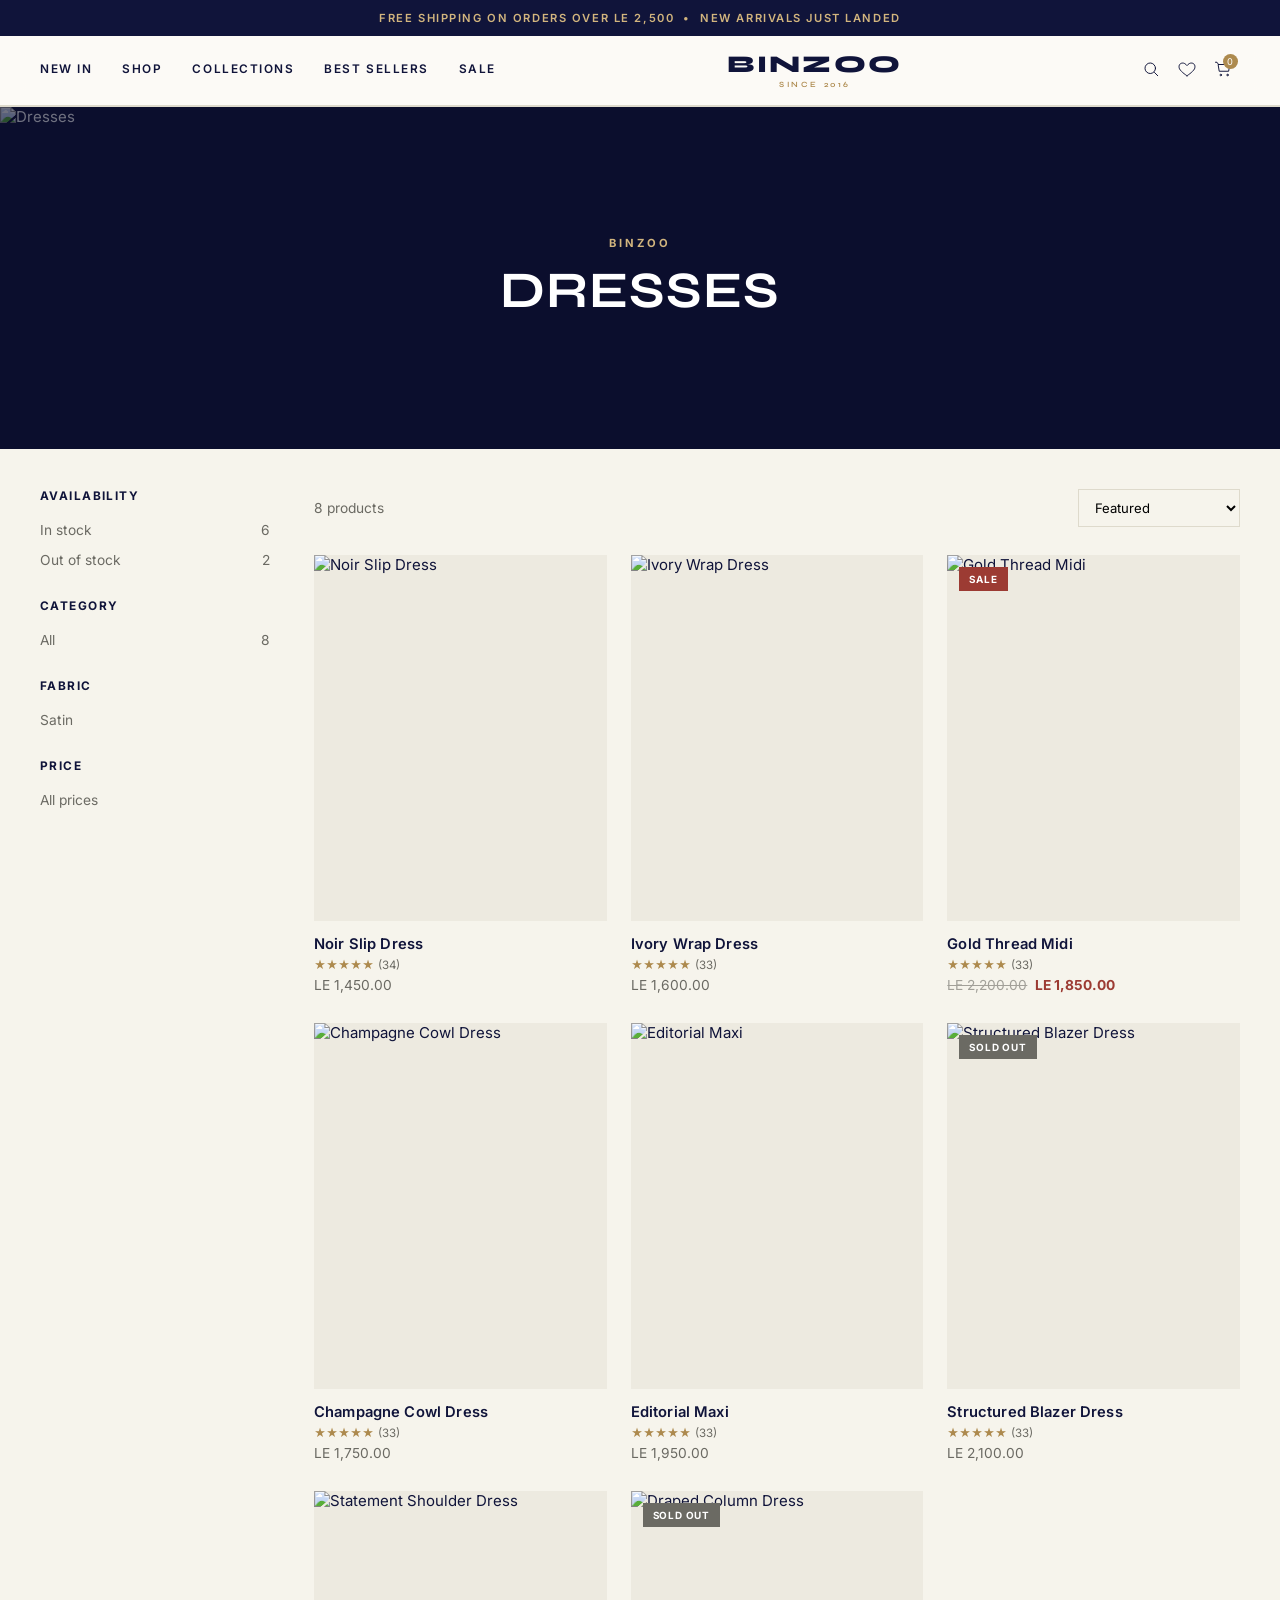
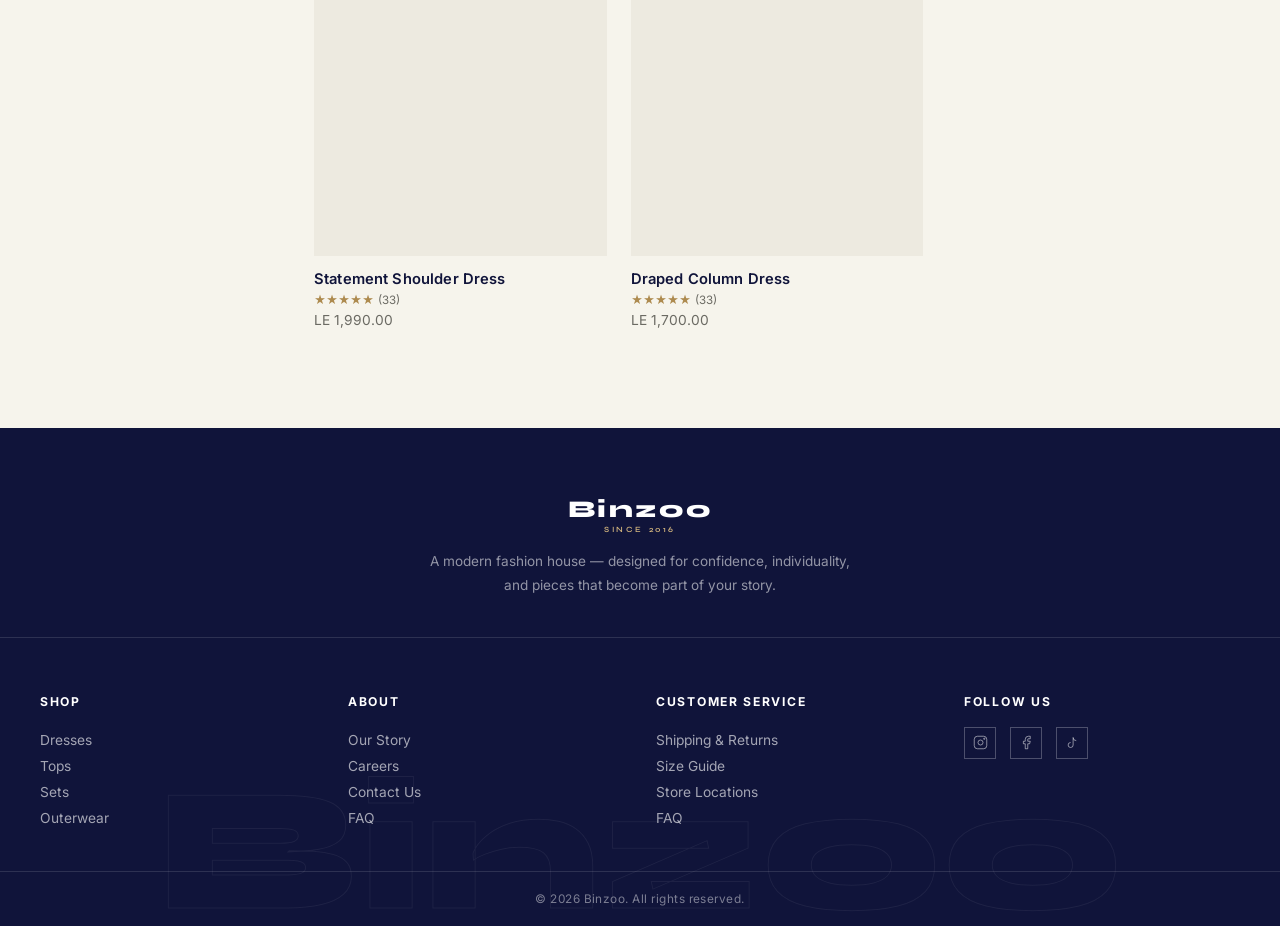
==== commit 3ead3f19: "second commit" ====
--- a/collection.html
+++ b/collection.html
@@ -3,7 +3,7 @@
 <head>
 <meta charset="UTF-8">
 <meta name="viewport" content="width=device-width, initial-scale=1.0">
-<title id="pageTitle">BOSCA — Collection</title>
+<title id="pageTitle">Binzoo — Collection</title>
 <link rel="preconnect" href="https://fonts.googleapis.com">
 <link rel="preconnect" href="https://fonts.gstatic.com" crossorigin>
 <link href="https://fonts.googleapis.com/css2?family=Syne:wght@600;700;800&family=Inter:wght@300;400;500;600;700;800&display=swap" rel="stylesheet">
@@ -24,7 +24,7 @@
       <a href="collection.html?c=accessories">Sale</a>
       <a href="#" class="nav-account">Account</a>
     </nav>
-    <a href="index.html" class="logo"><span class="logo-mark">BOSCA</span><span class="logo-since">Since 2016</span></a>
+    <a href="index.html" class="logo"><span class="logo-mark">BINZOO</span><span class="logo-since">Since 2016</span></a>
     <div class="header-actions">
       <button class="icon-btn" id="searchToggle" aria-label="Search">
         <svg viewBox="0 0 24 24"><circle cx="11" cy="11" r="7"/><line x1="21" y1="21" x2="16.65" y2="16.65"/></svg>
@@ -61,7 +61,7 @@
 <section class="collection-hero">
   <img id="collHeroImg" src="" alt="">
   <div class="collection-hero-overlay">
-    <span class="eyebrow">BOSCA</span>
+    <span class="eyebrow">Binzoo</span>
     <h1 id="collHeroTitle">Collection</h1>
   </div>
 </section>
@@ -95,9 +95,9 @@
 </section>
 
 <footer class="site-footer">
-  <div class="footer-mark" aria-hidden="true">BOSCA</div>
+  <div class="footer-mark" aria-hidden="true">Binzoo</div>
   <div class="footer-top">
-    <a href="index.html" class="logo"><span class="logo-mark">BOSCA</span><span class="logo-since">Since 2016</span></a>
+    <a href="index.html" class="logo"><span class="logo-mark">Binzoo</span><span class="logo-since">Since 2016</span></a>
     <p>A modern fashion house — designed for confidence, individuality, and pieces that become part of your story.</p>
   </div>
   <div class="footer-inner">
@@ -125,19 +125,19 @@
     <div class="footer-col">
       <h4>Follow Us</h4>
       <div class="footer-social">
-        <a href="https://www.instagram.com/boscastore.eg" target="_blank" rel="noopener" aria-label="Instagram">
+        <a href="https://www.instagram.com/systematic_wave/" target="_blank" rel="noopener" aria-label="Instagram">
           <svg viewBox="0 0 24 24"><rect x="2" y="2" width="20" height="20" rx="5"/><circle cx="12" cy="12" r="4"/><circle cx="18" cy="6" r="1"/></svg>
         </a>
-        <a href="https://web.facebook.com/bosca.fashion.wear1" target="_blank" rel="noopener" aria-label="Facebook">
+        <a href="https://www.facebook.com/profile.php?id=61589751800179" target="_blank" rel="noopener" aria-label="Facebook">
           <svg viewBox="0 0 24 24"><path d="M18 2h-3a5 5 0 00-5 5v3H7v4h3v8h4v-8h3l1-4h-4V7a1 1 0 011-1h3z"/></svg>
         </a>
-        <a href="https://www.tiktok.com/@boscastore" target="_blank" rel="noopener" aria-label="TikTok">
+        <a href="https://www.tiktok.com/@systematic_wave?is_from_webapp=1&sender_device=pc" target="_blank" rel="noopener" aria-label="TikTok">
           <svg viewBox="0 0 24 24"><path d="M9 12a4 4 0 104 4V4a5 5 0 005 5"/></svg>
         </a>
       </div>
     </div>
   </div>
-  <div class="footer-bottom"><p>© 2026 BOSCA. All rights reserved.</p></div>
+  <div class="footer-bottom"><p>© 2026 Binzoo. All rights reserved.</p></div>
 </footer>
 
 <div class="toast" id="toast"></div>
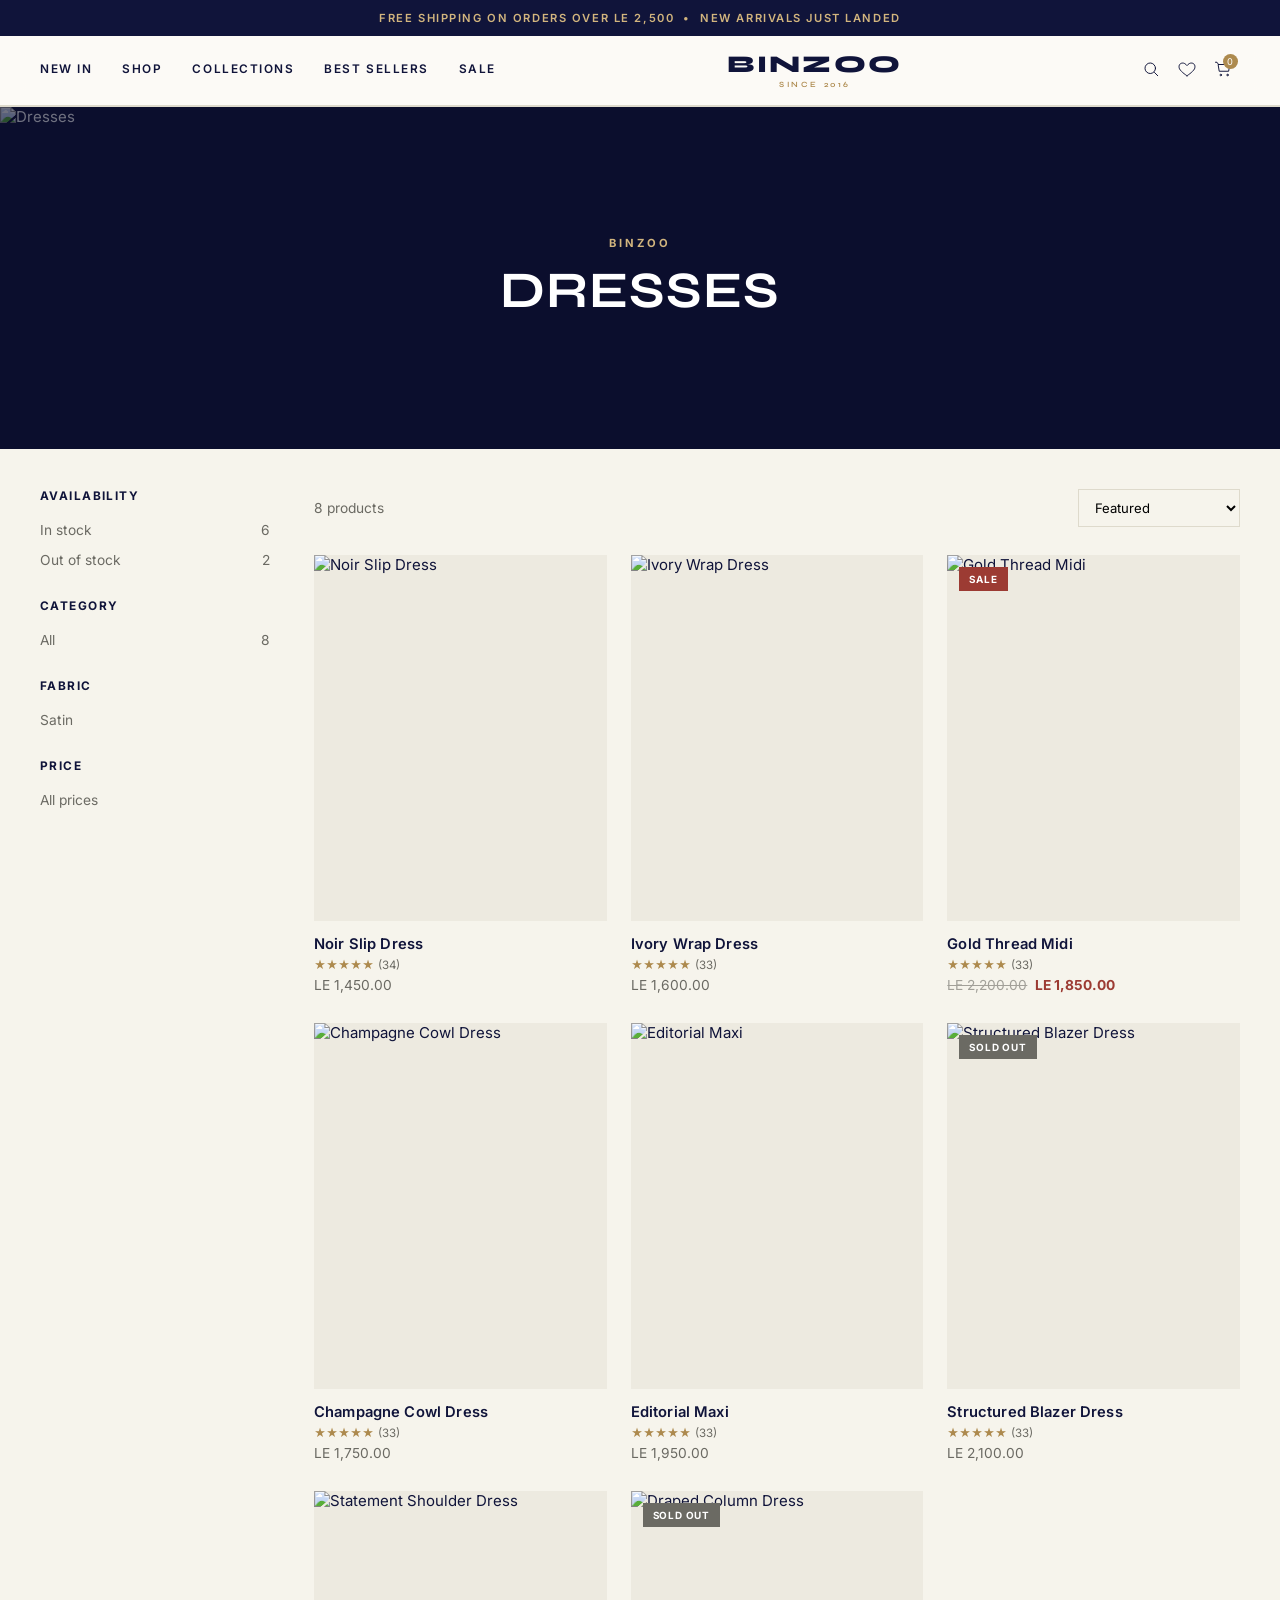
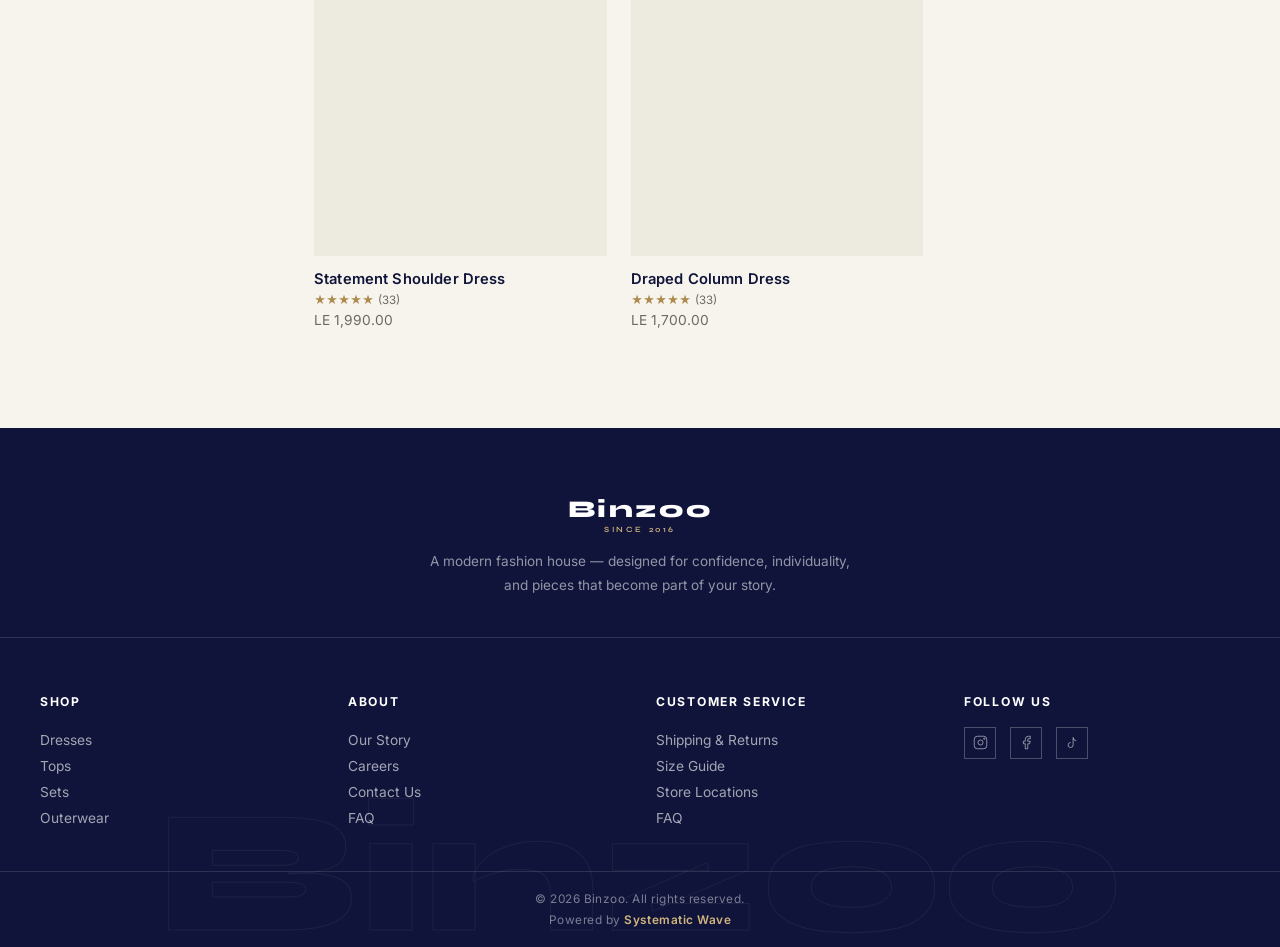
==== commit 3d523be5: "third commit" ====
--- a/collection.html
+++ b/collection.html
@@ -137,7 +137,22 @@
       </div>
     </div>
   </div>
-  <div class="footer-bottom"><p>© 2026 Binzoo. All rights reserved.</p></div>
+  <!-- <div class="footer-bottom"><p>© 2026 Binzoo. All rights reserved.</p></div> -->
+  <div class="footer-bottom">
+  <p class="copyright">© 2026 Binzoo. All rights reserved.</p>
+
+  <p class="powered-text">
+    Powered by
+    <a
+      href="https://www.instagram.com/systematic_wave/"
+      target="_blank"
+      rel="noopener noreferrer"
+      class="powered-by"
+    >
+      Systematic Wave
+    </a>
+  </p>
+</div>
 </footer>
 
 <div class="toast" id="toast"></div>
--- a/css/style.css
+++ b/css/style.css
@@ -386,3 +386,45 @@
   .logo-since{display:none;}
   .search-panel-inner{padding:18px 16px;}
 }
+
+.footer-bottom {
+  border-top: 1px solid rgba(255,255,255,.12);
+  text-align: center;
+  padding: 20px;
+  font-size: .74rem;
+  color: rgba(255,255,255,.45);
+  letter-spacing: .04em;
+  position: relative;
+  z-index: 1;
+}
+
+.footer-bottom p {
+  margin: 0;
+}
+
+.powered-text {
+  margin-top: 7px !important;
+}
+
+.powered-by {
+  color: var(--brass-soft);
+  text-decoration: none;
+  font-weight: 600;
+  transition: opacity .3s ease;
+}
+
+.powered-by:hover {
+  opacity: .7;
+}
+
+@media (max-width: 480px) {
+  .footer-bottom {
+    padding: 18px 12px;
+    font-size: .68rem;
+    line-height: 1.6;
+  }
+
+  .powered-text {
+    margin-top: 6px !important;
+  }
+}
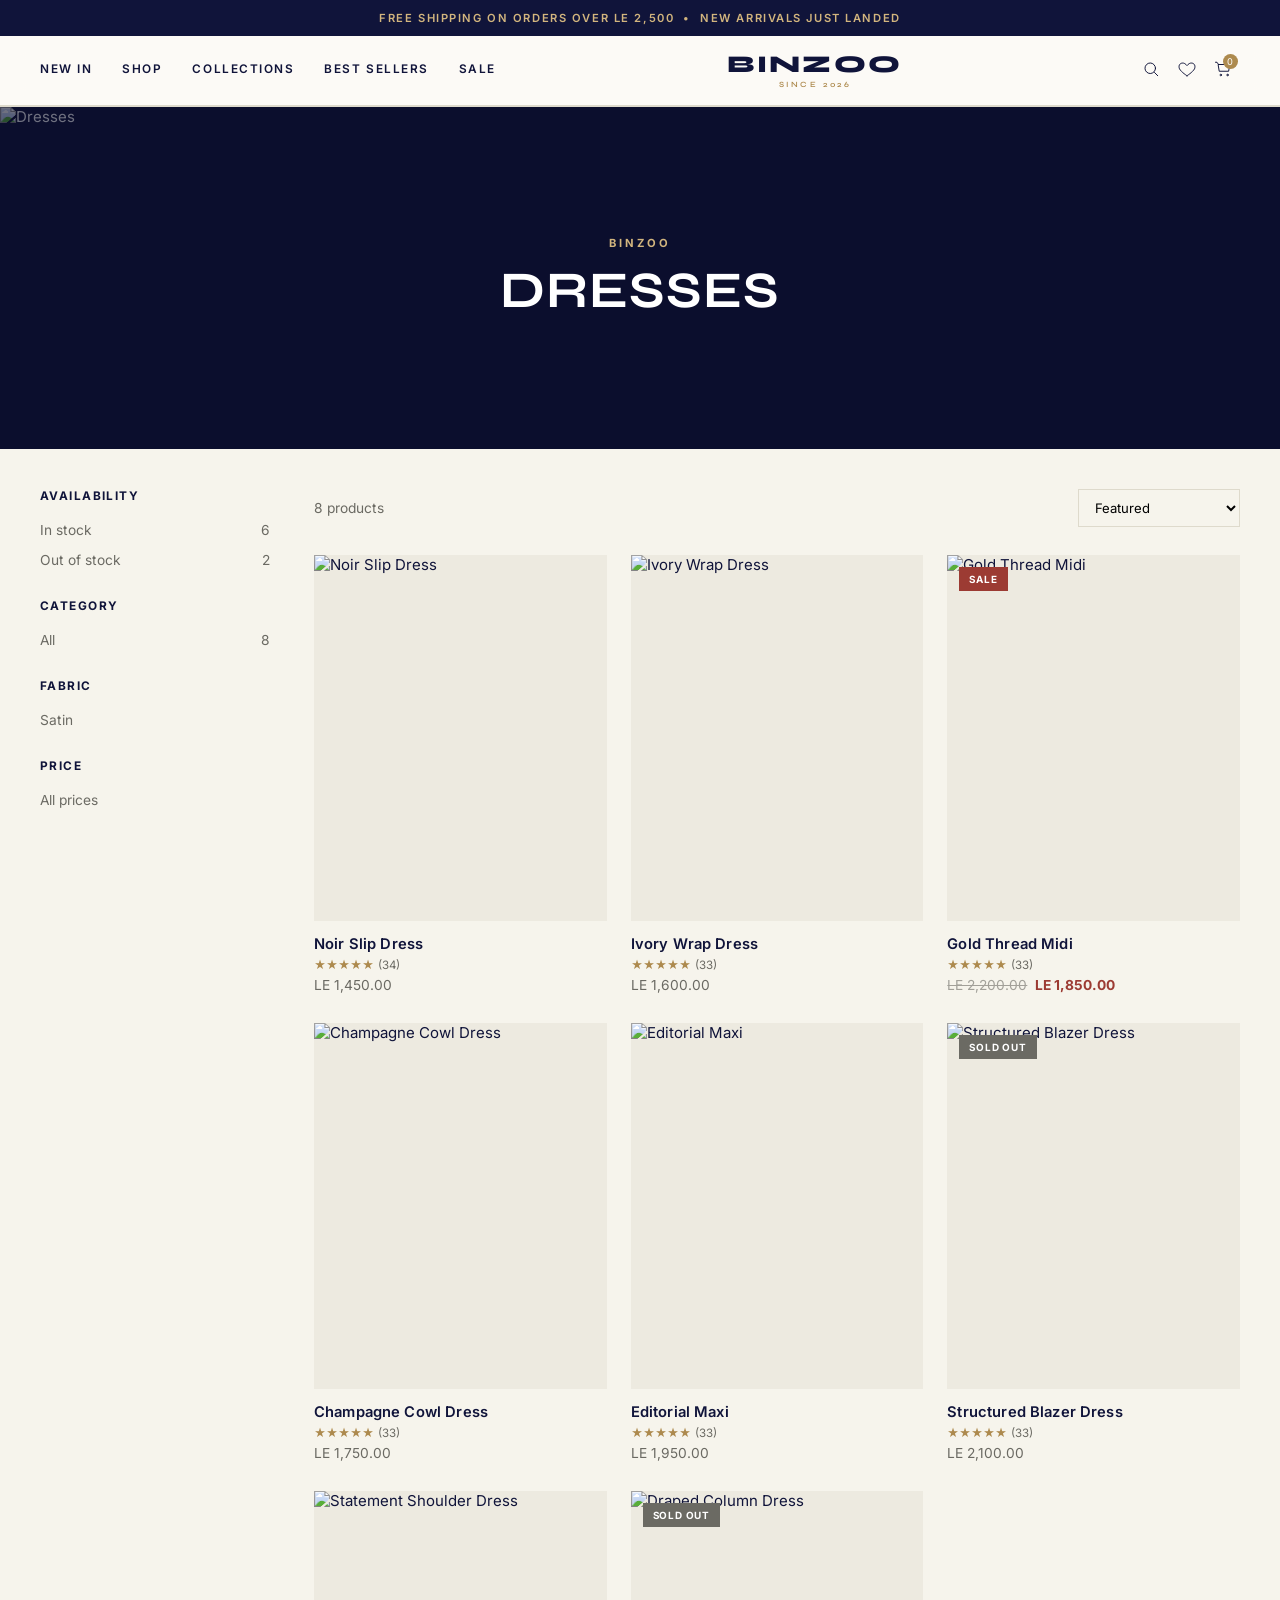
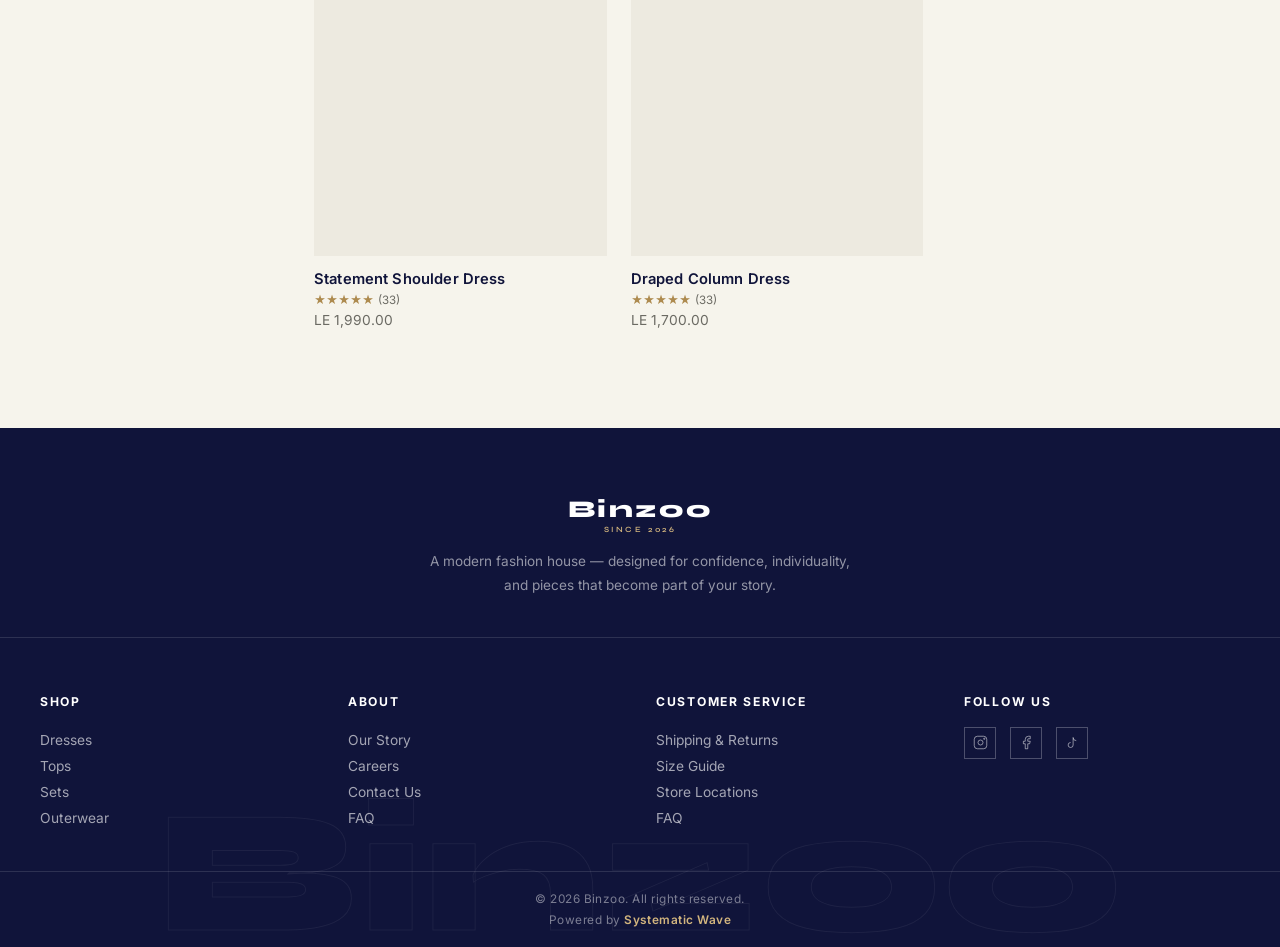
==== commit 3fdd361d: "fourth commit" ====
--- a/collection.html
+++ b/collection.html
@@ -24,7 +24,7 @@
       <a href="collection.html?c=accessories">Sale</a>
       <a href="#" class="nav-account">Account</a>
     </nav>
-    <a href="index.html" class="logo"><span class="logo-mark">BINZOO</span><span class="logo-since">Since 2016</span></a>
+    <a href="index.html" class="logo"><span class="logo-mark">BINZOO</span><span class="logo-since">Since 2026</span></a>
     <div class="header-actions">
       <button class="icon-btn" id="searchToggle" aria-label="Search">
         <svg viewBox="0 0 24 24"><circle cx="11" cy="11" r="7"/><line x1="21" y1="21" x2="16.65" y2="16.65"/></svg>
@@ -97,7 +97,7 @@
 <footer class="site-footer">
   <div class="footer-mark" aria-hidden="true">Binzoo</div>
   <div class="footer-top">
-    <a href="index.html" class="logo"><span class="logo-mark">Binzoo</span><span class="logo-since">Since 2016</span></a>
+    <a href="index.html" class="logo"><span class="logo-mark">Binzoo</span><span class="logo-since">Since 2026</span></a>
     <p>A modern fashion house — designed for confidence, individuality, and pieces that become part of your story.</p>
   </div>
   <div class="footer-inner">
